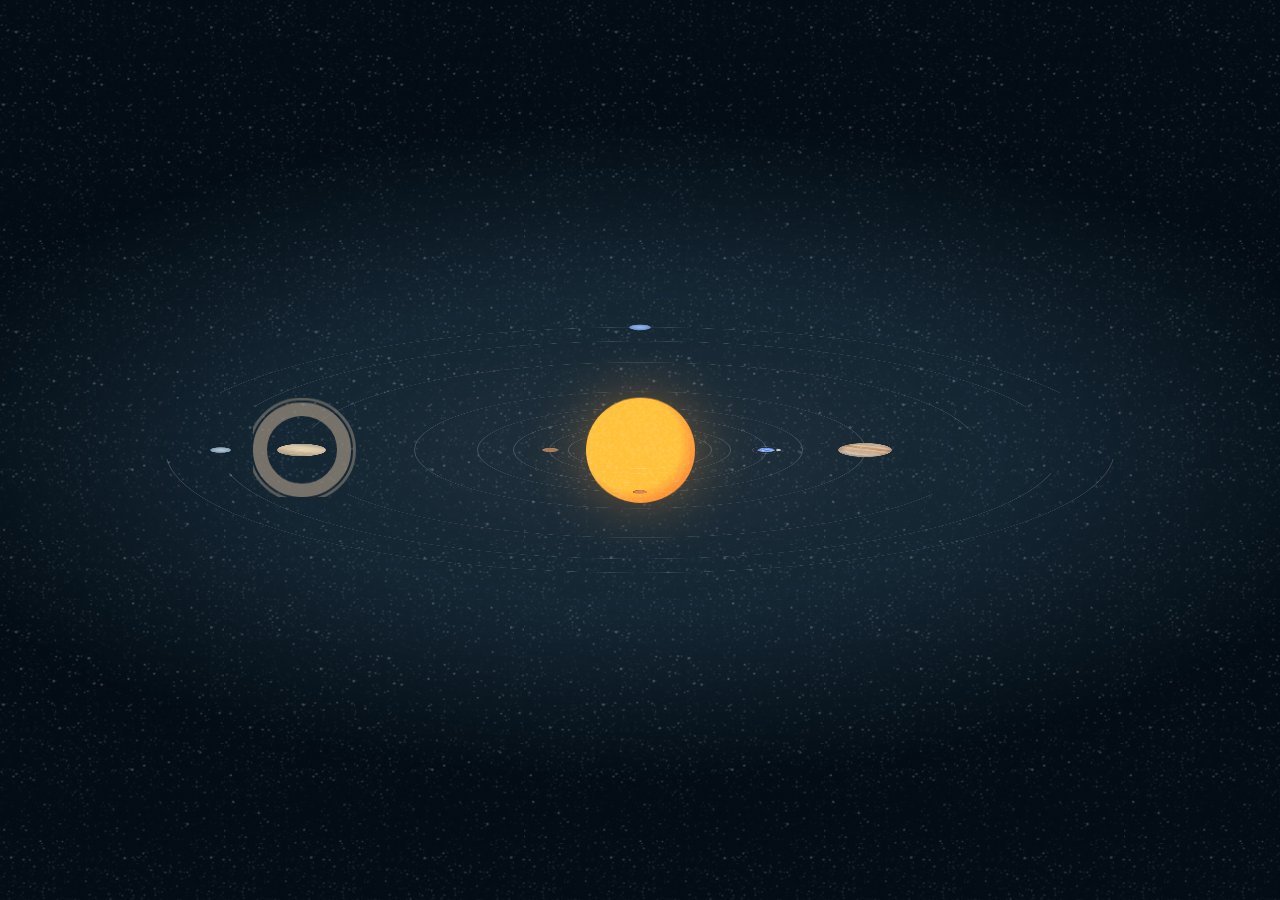
==== index.html @ 8143aea2 "Add files via upload" ====
<!doctype html>
<html lang="en">

<head>
    <!-- Required meta tags -->
    <meta charset="utf-8">
    <meta name="viewport" content="width=device-width, initial-scale=1">

    <!-- CSS -->
    <link rel="stylesheet" href="style.css">

    <title>solar-system</title>
</head>

<body class="opening hide-UI view-2D zoom-large data-close controls-close">
    <div id="navbar">
        <a id="toggle-data" href="#data"><i class="icon-data"></i>Data</a>
        <a id="toggle-controls" href="#controls"><i class="icon-controls"></i>Controls</a>
    </div>
    <div id="data">
        <a class="sun" title="sun" href="#sunspeed">خورشید</a>
        <a class="mercury" title="mercury" href="#mercuryspeed">(تیر)عطارد</a>
        <a class="venus" title="venus" href="#venusspeed">ناهید(زهره)</a>
        <a class="earth active" title="earth" href="#earthspeed">زمین</a>
        <a class="mars" title="mars" href="#marsspeed">مریخ(بهرام)</a>
        <a class="jupiter" title="jupiter" href="#jupiterspeed">مشتری(برجیس)</a>
        <a class="saturn" title="saturn" href="#saturnspeed">زحل(کیوان)</a>
        <a class="uranus" title="uranus" href="#uranusspeed">اورانوس</a>
        <a class="neptune" title="neptune" href="#neptunespeed">نپتون</a>
    </div>
    <div id="controls">
        <label class="set-view">
            <input type="checkbox">
        </label>
        <label class="set-zoom">
            <input type="checkbox">
        </label>
        <label>
            <input type="radio" class="set-speed" name="scale" checked>
            <span>سرعت</span>
        </label>
        <label>
            <input type="radio" class="set-size" name="scale">
            <span>اندازه</span>
        </label>
        <label>
            <input type="radio" class="set-distance" name="scale">
            <span>فاصله</span>
        </label>
    </div>
    <div id="universe" class="scale-stretched">
        <div id="galaxy">
            <div id="solar-system" class="earth">
                <div id="mercury" class="orbit">
                    <div class="pos">
                        <div class="planet">
                            <dl class="infos">
                                <dt>عطارد(تیر)</dt>
                                <dd><span></span></dd>
                            </dl>
                        </div>
                    </div>
                </div>
                <div id="venus" class="orbit">
                    <div class="pos">
                        <div class="planet">
                            <dl class="infos">
                                <dt>ناهدبد(زهره)</dt>
                                <dd><span></span></dd>
                            </dl>
                        </div>
                    </div>
                </div>
                <div id="earth" class="orbit">
                    <div class="pos">
                        <div class="orbit">
                            <div class="pos">
                                <div class="moon"></div>
                            </div>
                        </div>
                        <div class="planet">
                            <dl class="infos">
                                <dt>زمین</dt>
                                <dd><span></span></dd>
                            </dl>
                        </div>
                    </div>
                </div>
                <div id="mars" class="orbit">
                    <div class="pos">
                        <div class="planet">
                            <dl class="infos">
                                <dt>مریخ(بهرام)</dt>
                                <dd><span></span></dd>
                            </dl>
                        </div>
                    </div>
                </div>
                <div id="jupiter" class="orbit">
                    <div class="pos">
                        <div class="planet">
                            <dl class="infos">
                                <dt>مشتری(برجیس)</dt>
                                <dd><span></span></dd>
                            </dl>
                        </div>
                    </div>
                </div>
                <div id="saturn" class="orbit">
                    <div class="pos">
                        <div class="planet">
                            <div class="ring"></div>
                            <dl class="infos">
                                <dt>زخل(کیوان)</dt>
                                <dd><span></span></dd>
                            </dl>
                        </div>
                    </div>
                </div>
                <div id="uranus" class="orbit">
                    <div class="pos">
                        <div class="planet">
                            <dl class="infos">
                                <dt>اورانوس</dt>
                                <dd><span></span></dd>
                            </dl>
                        </div>
                    </div>
                </div>
                <div id="neptune" class="orbit">
                    <div class="pos">
                        <div class="planet">
                            <dl class="infos">
                                <dt>نپتون</dt>
                                <dd><span></span></dd>
                            </dl>
                        </div>
                    </div>
                </div>
                <div id="sun">
                    <dl class="infos">
                        <dt>خورشید</dt>
                        <dd><span></span></dd>
                    </dl>
                </div>
            </div>
        </div>
    </div>
    <script src="//ajax.googleapis.com/ajax/libs/jquery/1.8.1/jquery.min.js"></script>
    <script type="text/javascript">
        if (typeof jQuery == 'undefined') {
            document.write(unescape("%3Cscript src='js/jquery.min.js' type='text/javascript'%3E%3C/script%3E"));
        }
    </script>
    <script src="js/prefixfree.min.js"></script>
    <script src="js/scripts.min.js"></script>

    <script src="script.js"></script>
</body>

</html>
---- style.css ----
@import url(https://fonts.googleapis.com/css?family=Open+Sans:400,300);
/*
  Copyright (c) 2012 Julian Garnier
  Licensed under the MIT license
*/
html,
body,
div,
span,
applet,
object,
iframe,
h1,
h2,
h3,
h4,
h5,
h6,
p,
blockquote,
pre,
a,
abbr,
acronym,
address,
big,
cite,
code,
del,
dfn,
em,
img,
ins,
kbd,
q,
s,
samp,
small,
strike,
strong,
sub,
sup,
tt,
var,
b,
u,
i,
center,
dl,
dt,
dd,
ol,
ul,
li,
fieldset,
form,
label,
legend,
table,
caption,
tbody,
tfoot,
thead,
tr,
th,
td,
article,
aside,
canvas,
details,
embed,
figure,
figcaption,
footer,
header,
hgroup,
menu,
nav,
output,
ruby,
section,
summary,
time,
mark,
audio,
video {
  border: 0;
  font-size: 100%;
  font: inherit;
  vertical-align: baseline;
  margin: 0;
  padding: 0;
}

article,
aside,
details,
figcaption,
figure,
footer,
header,
hgroup,
menu,
nav,
section {
  display: block;
}

body {
  line-height: 1;
}

ol,
ul {
  list-style: none;
}

blockquote,
q {
  quotes: none;
}

blockquote:before,
blockquote:after,
q:before,
q:after {
  content: none;
}

table {
  border-collapse: collapse;
  border-spacing: 0;
}

* {
  -moz-box-sizing: border-box;
  box-sizing: border-box;
  box-sizing: border-box;
}

body {
  font-size: 10px;
  font-family: "Open Sans", sans-serif;
  font-weight: 300;
  background-color: #08090a;
}

#universe {
  z-index: 1;
  position: absolute;
  overflow: hidden;
  width: 100%;
  height: 100%;
  background-position: center 40%;
  background-repeat: no-repeat;
  background-size: cover;
}

#galaxy {
  position: relative;
  width: 100%;
  height: 100%;
  /*perspective: 4000;*/
}

#solar-system {
  position: absolute;
  width: 100%;
  height: 100%;
  transform-style: preserve-3d;
}

.orbit {
  position: absolute;
  top: 50%;
  left: 50%;
  border: 1px solid rgba(255, 255, 255, 0.2);
  border-radius: 50%;
  transform-style: preserve-3d;
  animation-name: orbit;
  animation-iteration-count: infinite;
  animation-timing-function: linear;
}

.orbit .orbit {
  animation-name: suborbit;
}

.pos {
  position: absolute;
  top: 50%;
  width: 2em;
  height: 2em;
  margin-top: -1em;
  margin-left: -1em;
  transform-style: preserve-3d;
  animation-name: invert;
  animation-iteration-count: infinite;
  animation-timing-function: linear;
}

#sun,
.planet,
#earth .moon {
  position: absolute;
  top: 50%;
  left: 50%;
  width: 1em;
  height: 1em;
  margin-top: -0.5em;
  margin-left: -0.5em;
  border-radius: 50%;
  transform-style: preserve-3d;
}

#sun {
  background-color: #fb7209;
  background-repeat: no-repeat;
  background-size: cover;
  box-shadow: 0 0 60px rgba(255, 160, 60, 0.4);
}

.planet {
  background-color: #202020;
  background-repeat: no-repeat;
  background-size: cover;
  animation-iteration-count: infinite;
  animation-timing-function: linear;
}

.ring {
  position: absolute;
  top: 50%;
  left: 50%;
  border-radius: 50%;
}

#saturn .ring {
  width: 2em;
  height: 2em;
  margin-top: -1em;
  margin-left: -1em;
  border: 0.3em solid rgba(160, 147, 130, 0.7);
  animation-iteration-count: infinite;
  animation-timing-function: linear;
}

#saturn .ring:after {
  border-radius: 50%;
  position: absolute;
  content: "";
  top: 50%;
  left: 50%;
  width: 2.2em;
  height: 2.2em;
  margin-top: -1.1em;
  margin-left: -1.1em;
  border: 0.07em solid rgba(160, 147, 130, 0.5);
  box-sizing: border-box;
  box-sizing: border-box;
}

/* --------------------------------------------------------------------------- planets index */
#mercury {
  z-index: 10;
}

#venus {
  z-index: 9;
}

#earth {
  z-index: 8;
}

#moon {
  z-index: 7;
}

#mars {
  z-index: 6;
}

#jupiter {
  z-index: 5;
}

#saturn {
  z-index: 4;
}

#uranus {
  z-index: 3;
}

#neptune {
  z-index: 2;
}

#sun {
  z-index: 1;
}

/* --------------------------------------------------------------------------- animations */
@keyframes orbit {
  0% {
    transform: rotateZ(0deg);
  }

  100% {
    transform: rotateZ(-360deg);
  }
}

@keyframes suborbit {
  0% {
    transform: rotateX(90deg) rotateZ(0deg);
  }

  100% {
    transform: rotateX(90deg) rotateZ(-360deg);
  }
}

@keyframes invert {
  0% {
    transform: rotateX(-90deg) rotateY(360deg) rotateZ(0deg);
  }

  100% {
    transform: rotateX(-90deg) rotateY(0deg) rotateZ(0deg);
  }
}

/* --------------------------------------------------------------------------- opening */
.view-3D .opening #sun,
.view-3D .opening .orbit,
.view-3D .opening .pos,
.view-3D .opening .planet,
.view-3D .opening .satelite,
.view-3D .opening .ring {
  transition-duration: 4s;
}

#universe.opening #sun {
  box-shadow: 0 0 0 rgba(255, 160, 60, 0);
}

/* --------------------------------------------------------------------------- 2D view */
.view-2D.zoom-large #sun {
  transform-style: flat;
}

.view-2D.zoom-large .orbit {
  transform-style: flat;
}

.view-2D #sun,
.view-2D .ring {
  transform: rotateX(0deg);
}

.view-2D .planet,
.view-2D .moon {
  transform: rotateX(90deg);
}

/* --------------------------------------------------------------------------- 3D view */
.view-3D.zoom-large #sun {
  transform-style: preserve-3d;
}

.view-3D.zoom-large .orbit {
  transform-style: preserve-3d;
}

.view-3D #solar-system {
  transform: rotateX(75deg);
}

.view-3D #sun {
  transform: rotateX(-90deg);
}

.view-3D .ring {
  transform: rotateX(90deg);
}

.view-3D .planet,
.view-3D .moon {
  transform: rotateX(0deg);
}

/* --------------------------------------------------------------------------- large zoom */
.zoom-large #solar-system {
  width: 100%;
}

.zoom-large.view-2D .scale-stretched #solar-system {
  font-size: 26%;
}

.zoom-large.view-3D .scale-stretched #solar-system {
  font-size: 62%;
}

.zoom-large.view-2D .scale-d #solar-system {
  font-size: 22%;
}

.zoom-large.view-3D .scale-d #solar-system {
  font-size: 48%;
}

.zoom-large.view-2D .scale-s #solar-system {
  font-size: 7%;
}

.zoom-large.view-3D .scale-s #solar-system {
  font-size: 14%;
}

/* --------------------------------------------------------------------------- close zoom */
.zoom-close #solar-system {
  width: 200%;
  font-size: 100%;
}

.zoom-close .scale-stretched #solar-system {
  margin-left: -100%;
}

.zoom-close .scale-d #solar-system {
  margin-left: -106%;
}

.zoom-close.view-2D .scale-d #solar-system {
  font-size: 84%;
}

.zoom-close.view-3D .scale-d #solar-system {
  font-size: 84%;
}

.zoom-close .scale-s #solar-system {
  margin-left: -145%;
}

.zoom-close.view-2D .scale-s #solar-system {
  font-size: 40%;
}

.zoom-close.view-3D .scale-s #solar-system {
  font-size: 40%;
}

.zoom-close .orbit,
.zoom-close .pos,
.zoom-close .planet,
.zoom-close .satelite,
.zoom-close .ring {
  animation-play-state: paused !important;
  animation-duration: 0s !important;
  animation: none !important;
}

.zoom-close.view-2D .planet,
.zoom-close.view-2D .moon {
  transform: rotateX(0deg);
}

.zoom-close.view-3D .planet {
  transform: rotateX(-90deg);
}

.zoom-close.view-3D .moon {
  transform: rotateX(90deg);
}

.zoom-close .pos {
  left: 100% !important;
  top: 50% !important;
}

/* --------------------------------------------------------------------------- data */
/* --------------------------------------------------------------------------- speed */
/* sideral years */
#mercury .pos,
#mercury .planet,
#mercury.orbit {
  animation-duration: 2.89016s;
}

#venus .pos,
#venus .planet,
#venus.orbit {
  animation-duration: 7.38237s;
}

#earth .pos,
#earth .planet,
#earth.orbit {
  animation-duration: 12.00021s;
}

#earth .orbit .pos,
#earth .orbit {
  animation-duration: 0.89764s;
}

#mars .pos,
#mars .planet,
#mars.orbit {
  animation-duration: 22.57017s;
}

#jupiter .pos,
#jupiter .planet,
#jupiter.orbit {
  animation-duration: 142.35138s;
}

#saturn .pos,
#saturn .planet,
#saturn.orbit,
#saturn .ring {
  animation-duration: 353.36998s;
}

#uranus .pos,
#uranus .planet,
#uranus.orbit {
  animation-duration: 1008.20215s;
}

#neptune .pos,
#neptune .planet,
#neptune.orbit {
  animation-duration: 1977.49584s;
}

/* --------------------------------------------------------------------------- planets sizes */
/* --------------------------------------------------------------------------- stretched sizes */
.scale-stretched #sun {
  font-size: 24em;
}

.scale-stretched #mercury .planet {
  font-size: 1.5em;
}

.scale-stretched #venus .planet {
  font-size: 3.72em;
}

.scale-stretched #earth .planet {
  font-size: 3.92em;
}

.scale-stretched #earth .moon {
  font-size: 1.2em;
}

.scale-stretched #mars .planet {
  font-size: 2.9em;
}

.scale-stretched #jupiter .planet {
  font-size: 12em;
}

.scale-stretched #saturn .planet {
  font-size: 10.8em;
}

.scale-stretched #uranus .planet {
  font-size: 4.68em;
}

.scale-stretched #neptune .planet {
  font-size: 4.9em;
}

/* --------------------------------------------------------------------------- scaled sizes */
/*
(planets radius * 2) * ratio
*/
/*$distanceScaleRatio:   0.000075em;*/
/* --------------------------------------------------------------------------- planets distance scale sizes */
.scale-d #sun {
  font-size: 41.73048em;
}

.scale-d #mercury .planet {
  font-size: 0.14634em;
}

.scale-d #venus .planet {
  font-size: 0.36306em;
}

.scale-d #earth .planet {
  font-size: 0.38226em;
}

.scale-d #earth .moon {
  font-size: 0.08226em;
}

.scale-d #mars .planet {
  font-size: 0.20334em;
}

.scale-d #jupiter .planet {
  font-size: 4.19466em;
}

.scale-d #saturn .planet {
  font-size: 3.49392em;
}

.scale-d #uranus .planet {
  font-size: 1.52172em;
}

.scale-d #neptune .planet {
  font-size: 1.47732em;
}

/* --------------------------------------------------------------------------- planet size scale sizes */
.scale-s #sun {
  font-size: 417.3048em;
}

.scale-s #mercury .planet {
  font-size: 1.4634em;
}

.scale-s #venus .planet {
  font-size: 3.6306em;
}

.scale-s #earth .planet {
  font-size: 3.8226em;
}

.scale-s #earth .moon {
  font-size: 0.8226em;
}

.scale-s #mars .planet {
  font-size: 2.0334em;
}

.scale-s #jupiter .planet {
  font-size: 41.9466em;
}

.scale-s #saturn .planet {
  font-size: 34.9392em;
}

.scale-s #uranus .planet {
  font-size: 15.2172em;
}

.scale-s #neptune .planet {
  font-size: 14.7732em;
}

/* --------------------------------------------------------------------------- stretched orbits */
.scale-stretched #mercury.orbit {
  width: 32em;
  height: 32em;
  margin-top: -16em;
  margin-left: -16em;
}

.scale-stretched #venus.orbit {
  width: 40em;
  height: 40em;
  margin-top: -20em;
  margin-left: -20em;
}

.scale-stretched #earth.orbit {
  width: 56em;
  height: 56em;
  margin-top: -28em;
  margin-left: -28em;
}

.scale-stretched #earth .orbit {
  width: 6em;
  height: 6em;
  margin-top: -3em;
  margin-left: -3em;
}

.scale-stretched #mars.orbit {
  width: 72em;
  height: 72em;
  margin-top: -36em;
  margin-left: -36em;
}

.scale-stretched #jupiter.orbit {
  width: 100em;
  height: 100em;
  margin-top: -50em;
  margin-left: -50em;
}

.scale-stretched #saturn.orbit {
  width: 150em;
  height: 150em;
  margin-top: -75em;
  margin-left: -75em;
}

.scale-stretched #uranus.orbit {
  width: 186em;
  height: 186em;
  margin-top: -93em;
  margin-left: -93em;
}

.scale-stretched #neptune.orbit {
  width: 210em;
  height: 210em;
  margin-top: -105em;
  margin-left: -105em;
}

/* --------------------------------------------------------------------------- scaled orbits */
/* --------------------------------------------------------------------------- distance scale orbits */
.scale-d #mercury.orbit {
  width: 44.74176em;
  height: 44.74176em;
  margin-top: -22.37088em;
  margin-left: -22.37088em;
}

.scale-d #venus.orbit {
  width: 47.35737em;
  height: 47.35737em;
  margin-top: -23.67869em;
  margin-left: -23.67869em;
}

.scale-d #earth.orbit {
  width: 49.50959em;
  height: 49.50959em;
  margin-top: -24.75479em;
  margin-left: -24.75479em;
}

.scale-d #mars.orbit {
  width: 53.58356em;
  height: 53.58356em;
  margin-top: -26.79178em;
  margin-left: -26.79178em;
}

.scale-d #jupiter.orbit {
  width: 82.2042em;
  height: 82.2042em;
  margin-top: -41.1021em;
  margin-left: -41.1021em;
}

.scale-d #saturn.orbit {
  width: 115.91713em;
  height: 115.91713em;
  margin-top: -57.95857em;
  margin-left: -57.95857em;
}

.scale-d #uranus.orbit {
  width: 191.00471em;
  height: 191.00471em;
  margin-top: -95.50235em;
  margin-left: -95.50235em;
}

.scale-d #neptune.orbit {
  width: 275.64709em;
  height: 275.64709em;
  margin-top: -137.82355em;
  margin-left: -137.82355em;
}

/* Moon */
.scale-d #earth .orbit {
  width: 1em;
  height: 1em;
  margin-top: -0.5em;
  margin-left: -0.5em;
}

/* --------------------------------------------------------------------------- size scale orbits */
.scale-s #mercury.orbit {
  width: 441.3048em;
  height: 441.3048em;
  margin-top: -220.6524em;
  margin-left: -220.6524em;
}

.scale-s #venus.orbit {
  width: 457.3048em;
  height: 457.3048em;
  margin-top: -228.6524em;
  margin-left: -228.6524em;
}

.scale-s #earth.orbit {
  width: 473.3048em;
  height: 473.3048em;
  margin-top: -236.6524em;
  margin-left: -236.6524em;
}

.scale-s #mars.orbit {
  width: 489.3048em;
  height: 489.3048em;
  margin-top: -244.6524em;
  margin-left: -244.6524em;
}

.scale-s #jupiter.orbit {
  width: 561.3048em;
  height: 561.3048em;
  margin-top: -280.6524em;
  margin-left: -280.6524em;
}

.scale-s #saturn.orbit {
  width: 705.3048em;
  height: 705.3048em;
  margin-top: -352.6524em;
  margin-left: -352.6524em;
}

.scale-s #uranus.orbit {
  width: 817.3048em;
  height: 817.3048em;
  margin-top: -408.6524em;
  margin-left: -408.6524em;
}

.scale-s #neptune.orbit {
  width: 881.3048em;
  height: 881.3048em;
  margin-top: -440.6524em;
  margin-left: -440.6524em;
}

/* Moon */
.scale-s #earth .orbit {
  width: 1em;
  height: 1em;
  margin-top: -0.5em;
  margin-left: -0.5em;
}

/* --------------------------------------------------------------------------- text infos data */
/* --------------------------------------------------------------------------- speed */
.set-speed dl.infos dd span:after {
  content: "سرعت چرخش در مدار";
}

.set-speed #sun dl.infos dd:after {
  content: "0 km/h";
}

.set-speed #mercury dl.infos dd:after {
  content: "170,503 km/h";
}

.set-speed #venus dl.infos dd:after {
  content: "126,074 km/h";
}

.set-speed #earth dl.infos dd:after {
  content: "107,218 km/h";
}

.set-speed #mars dl.infos dd:after {
  content: "86,677 km/h";
}

.set-speed #jupiter dl.infos dd:after {
  content: "47,002 km/h";
}

.set-speed #saturn dl.infos dd:after {
  content: "34,701 km/h";
}

.set-speed #uranus dl.infos dd:after {
  content: "24,477 km/h";
}

.set-speed #neptune dl.infos dd:after {
  content: "19,566 km/h";
}

/* --------------------------------------------------------------------------- size */
.set-size dl.infos dd span:after {
  content: "محیط";
}

.set-size #sun dl.infos dd:after {
  content: "4,370,005 km";
}

.set-size #mercury dl.infos dd:after {
  content: "15,329 km";
}

.set-size #venus dl.infos dd:after {
  content: "38,024 km";
}

.set-size #earth dl.infos dd:after {
  content: "40,030 km";
}

.set-size #mars dl.infos dd:after {
  content: "21,296 km";
}

.set-size #jupiter dl.infos dd:after {
  content: "439,263 km";
}

.set-size #saturn dl.infos dd:after {
  content: "365,882 km";
}

.set-size #uranus dl.infos dd:after {
  content: "159,354 km";
}

.set-size #neptune dl.infos dd:after {
  content: "154,704 km";
}

/* --------------------------------------------------------------------------- distance */
.set-distance dl.infos dd span:after {
  content: "از خورشید";
}

.set-distance #sun dl.infos dd span:after {
  content: "از زمین";
}

.set-distance #sun dl.infos dd:after {
  content: "149,598,262 km";
}

.set-distance #mercury dl.infos dd:after {
  content: "57,909,227 km";
}

.set-distance #venus dl.infos dd:after {
  content: "108,209,475 km";
}

.set-distance #earth dl.infos dd:after {
  content: "149,598,262 km";
}

.set-distance #mars dl.infos dd:after {
  content: "227,943,824 km";
}

.set-distance #jupiter dl.infos dd:after {
  content: "778,340,821 km";
}

.set-distance #saturn dl.infos dd:after {
  content: "1,426,666,422 km";
}

.set-distance #uranus dl.infos dd:after {
  content: "2,870,658,186 km";
}

.set-distance #neptune dl.infos dd:after {
  content: "4,498,396,441 km";
}

/* --------------------------------------------------------------------------- planets starting position and lighting effect */
/* --------------------------------------------------------------------------- mercury ; pos: Top */
#mercury .pos {
  left: 50%;
  top: -1%;
}

#mercury .planet {
  animation-name: shadow-mercury;
}

@keyframes shadow-mercury {
  0% {
    box-shadow: inset 0 0 1px rgba(0, 0, 0, 0.5);
    /* TOP */
  }

  25% {
    box-shadow: inset 4px 0 2px rgba(0, 0, 0, 0.5);
    /* LEFT */
  }

  50% {
    box-shadow: inset 13px -5px 4px rgba(0, 0, 0, 0.5);
    /* BOTTOM */
  }

  50.01% {
    box-shadow: inset -13px -5px 4px rgba(0, 0, 0, 0.5);
    /* BOTTOM */
  }

  75% {
    box-shadow: inset -4px 0 2px rgba(0, 0, 0, 0.5);
    /* RIGHT */
  }

  100% {
    box-shadow: inset 0 0 1px rgba(0, 0, 0, 0.5);
    /* TOP */
  }
}

.scaled.view-2D #mercury .planet,
.scaled.view-3D #mercury .planet {
  box-shadow: inset -4px 0 2px rgba(0, 0, 0, 0.5);
  /* RIGHT */
}

/* --------------------------------------------------------------------------- venus ; pos: Left */
#venus .pos {
  left: 0;
  top: 50%;
}

#venus .planet {
  animation-name: shadow-venus;
}

@keyframes shadow-venus {
  0% {
    box-shadow: inset 4px 0 2px rgba(0, 0, 0, 0.5);
    /* LEFT */
  }

  25% {
    box-shadow: inset 22px -20px 10px rgba(0, 0, 0, 0.5);
    /* BOTTOM */
  }

  25.5% {
    box-shadow: inset -22px -20px 10px rgba(0, 0, 0, 0.5);
    /* BOTTOM */
  }

  50% {
    box-shadow: inset -4px 0 2px rgba(0, 0, 0, 0.5);
    /* RIGHT */
  }

  75% {
    box-shadow: inset 0 0 1px rgba(0, 0, 0, 0.5);
    /* TOP */
  }

  100% {
    box-shadow: inset 4px 0 2px rgba(0, 0, 0, 0.5);
    /* LEFT */
  }
}

.scaled.view-2D #venus .planet,
.scaled.view-3D #venus .planet {
  box-shadow: inset -4px 0 2px rgba(0, 0, 0, 0.5);
  /* RIGHT */
}

/* --------------------------------------------------------------------------- earth ; pos: Right */
#earth .pos {
  left: 100%;
  top: 50%;
}

#earth .planet {
  animation-name: shadow-earth;
}

@keyframes shadow-earth {
  0% {
    box-shadow: inset -4px 0 2px rgba(0, 0, 0, 0.5);
    /* RIGHT */
  }

  25% {
    box-shadow: inset 0 0 1px rgba(0, 0, 0, 0.5);
    /* TOP */
  }

  50% {
    box-shadow: inset 4px 0 2px rgba(0, 0, 0, 0.5);
    /* LEFT */
  }

  75% {
    box-shadow: inset 24px -20px 15px rgba(0, 0, 0, 0.5);
    /* BOTTOM */
  }

  75.01% {
    box-shadow: inset -24px -20px 15px rgba(0, 0, 0, 0.5);
    /* BOTTOM */
  }

  100% {
    box-shadow: inset -4px 0 2px rgba(0, 0, 0, 0.5);
    /* RIGHT */
  }
}

.scaled.view-2D #earth .planet,
.scaled.view-3D #earth .planet {
  box-shadow: inset -4px 0 2px rgba(0, 0, 0, 0.5);
  /* RIGHT */
}

/* --------------------------------------------------------------------------- moon */
#earth .orbit .pos {
  left: 100%;
  top: 50%;
}

/* --------------------------------------------------------------------------- mars ; pos: Bottom */
#mars .pos {
  left: 50%;
  top: 100%;
}

#mars .planet {
  animation-name: shadow-mars;
}

@keyframes shadow-mars {
  0% {
    box-shadow: inset -18px -10px 10px rgba(0, 0, 0, 0.5);
    /* BOTTOM */
  }

  25% {
    box-shadow: inset -4px 0 2px rgba(0, 0, 0, 0.5);
    /* RIGHT */
  }

  50% {
    box-shadow: inset 0 1px 1px rgba(0, 0, 0, 0.5);
    /* TOP */
  }

  75% {
    box-shadow: inset 4px 0 2px rgba(0, 0, 0, 0.5);
    /* LEFT */
  }

  99.99% {
    box-shadow: inset 18px -10px 10px rgba(0, 0, 0, 0.5);
    /* BOTTOM */
  }

  100% {
    box-shadow: inset -18px -10px 10px rgba(0, 0, 0, 0.5);
    /* BOTTOM */
  }
}

.scaled.view-2D #mars .planet,
.scaled.view-3D #mars .planet {
  box-shadow: inset -4px 0 2px rgba(0, 0, 0, 0.5);
  /* RIGHT */
}

/* --------------------------------------------------------------------------- jupiter ; pos: Right */
#jupiter .pos {
  left: 100%;
  top: 50%;
}

#jupiter .planet {
  animation-name: shadow-jupiter;
}

@keyframes shadow-jupiter {
  0% {
    box-shadow: inset -16px 0 5px rgba(0, 0, 0, 0.5);
    /* RIGHT */
  }

  25% {
    box-shadow: inset 0 3px 2px rgba(0, 0, 0, 0.5);
    /* TOP */
  }

  50% {
    box-shadow: inset 16px 0 5px rgba(0, 0, 0, 0.5);
    /* LEFT */
  }

  75% {
    box-shadow: inset 94px -30px 40px rgba(0, 0, 0, 0.5);
    /* BOTTOM */
  }

  75.01% {
    box-shadow: inset -94px -30px 40px rgba(0, 0, 0, 0.5);
    /* BOTTOM */
  }

  100% {
    box-shadow: inset -16px 0 5px rgba(0, 0, 0, 0.5);
    /* RIGHT */
  }
}

.scaled.view-2D #jupiter .planet,
.scaled.view-3D #jupiter .planet {
  box-shadow: inset -16px 0 5px rgba(0, 0, 0, 0.5);
  /* RIGHT */
}

/* --------------------------------------------------------------------------- saturn ; pos: Left */
#saturn .pos {
  left: 0%;
  top: 50%;
}

#saturn .planet {
  animation-name: shadow-saturn;
}

@keyframes shadow-saturn {
  0% {
    box-shadow: inset 16px 0 5px rgba(0, 0, 0, 0.5);
    /* LEFT */
  }

  25% {
    box-shadow: inset 80px -30px 50px rgba(0, 0, 0, 0.5);
    /* BOTTOM */
  }

  25.01% {
    box-shadow: inset -94px -30px 40px rgba(0, 0, 0, 0.5);
    /* BOTTOM */
  }

  50% {
    box-shadow: inset -16px 0 5px rgba(0, 0, 0, 0.5);
    /* RIGHT */
  }

  75% {
    box-shadow: inset -2px 3px 2px rgba(0, 0, 0, 0.5);
    /* TOP */
  }

  100% {
    box-shadow: inset 16px 0 5px rgba(0, 0, 0, 0.5);
    /* LEFT */
  }
}

.scaled.view-2D #saturn .planet,
.scaled.view-3D #saturn .planet {
  box-shadow: inset -16px 0 5px rgba(0, 0, 0, 0.5);
  /* RIGHT */
}

/* --------------------------------------------------------------------------- saturn ring */
/*

#saturn .ring           { animation-name:     shadow-saturn-ring; }

@keyframes 
shadow-saturn-ring{ 0%   { box-shadow: inset -16px  0      4px   rgba(20, 40, 50, 0.45); opacity: .4; }
                  25%    { box-shadow: inset -5px   -30px   12px  rgba(20, 40, 50, 0.3);  opacity: 1; }
                  25.01% { box-shadow: inset 5px    -30px   12px  rgba(20, 40, 50, 0.3);  opacity: 1; }
                  50%    { box-shadow: inset 16px   0      4px   rgba(20, 40, 50, 0.45);  opacity: .4; }
                  75%    { box-shadow: inset 0      30px  50px  rgba(20, 40, 50, 0);  opacity: .3; }
                  100%   { box-shadow: inset -16px  0      4px   rgba(20, 40, 50, 0.45);  opacity: .4; }
                }

.scaled.view-2D #saturn .ring,
.scaled.view-3D #saturn .ring { box-shadow: inset 16px   0      4px   rgba(20, 40, 50, 0.6); }

*/
/* --------------------------------------------------------------------------- uranus ; pos: Left */
#uranus .pos {
  left: 0;
  top: 50%;
}

#uranus .planet {
  animation-name: shadow-uranus;
}

@keyframes shadow-uranus {
  0% {
    box-shadow: inset 8px 0 5px rgba(0, 0, 0, 0.5);
    /* LEFT */
  }

  25% {
    box-shadow: inset 40px -15px 40px rgba(0, 0, 0, 0.5);
    /* BOTTOM */
  }

  25.01% {
    box-shadow: inset -40px -15px 40px rgba(0, 0, 0, 0.5);
    /* BOTTOM */
  }

  50% {
    box-shadow: inset -8px 0 5px rgba(0, 0, 0, 0.5);
    /* RIGHT */
  }

  75% {
    box-shadow: inset 0 0 2px rgba(0, 0, 0, 0.5);
    /* TOP */
  }

  100% {
    box-shadow: inset 8px 0 5px rgba(0, 0, 0, 0.5);
    /* LEFT */
  }
}

.scaled.view-2D #uranus .planet,
.scaled.view-3D #uranus .planet {
  box-shadow: inset -8px 0 5px rgba(0, 0, 0, 0.5);
  /* RIGHT */
}

/* --------------------------------------------------------------------------- neptune ; pos: Top */
#neptune .pos {
  left: 50%;
  top: 0;
}

#neptune .planet {
  animation-name: shadow-neptune;
}

@keyframes shadow-neptune {
  0% {
    box-shadow: inset 0 0 2px rgba(0, 0, 0, 0.5);
    /* TOP */
  }

  25% {
    box-shadow: inset 12px 0 5px rgba(0, 0, 0, 0.5);
    /* LEFT */
  }

  50% {
    box-shadow: inset 50px -15px 40px rgba(0, 0, 0, 0.5);
    /* BOTTOM */
  }

  50.01% {
    box-shadow: inset -50px -15px 40px rgba(0, 0, 0, 0.5);
    /* BOTTOM */
  }

  75% {
    box-shadow: inset -12px 0 5px rgba(0, 0, 0, 0.5);
    /* RIGHT */
  }

  100% {
    box-shadow: inset 0 0 2px rgba(0, 0, 0, 0.5);
    /* TOP */
  }
}

.scaled.view-2D #neptune .planet,
.scaled.view-3D #neptune .planet {
  box-shadow: inset -12px 0 5px rgba(0, 0, 0, 0.5);
  /* RIGHT */
}

/* --------------------------------------------------------------------------- DEBUG 
.pos, 
.planet, 
.orbit,
.ring { animation-duration: 20s!important; }

/* */
/* --------------------------------------------------------------------------- navigation styles */
dl.infos {
  position: absolute;
  display: block;
  opacity: 0;
  width: 100%;
  height: 100%;
  margin-top: -90%;
  margin-left: 90%;
  padding-left: 100%;
  transform-origin: 100% 100%;
  transform-style: preserve-3d;
  transform: rotateX(90deg);
}

dl.infos:before {
  position: absolute;
  content: "";
  width: 15px;
  height: 30px;
  left: 15px;
  bottom: 0;
  border-top: 1px solid white;
  border-left: 1px solid white;
  transform-style: preserve-3d;
  transform: skew(-45deg, 0deg);
  box-shadow: inset 1px 1px black;
}

dl.infos dt {
  position: absolute;
  left: 50px;
  margin-bottom: 26px;
  bottom: 30px;
  color: #fff;
  font-size: 14px;
  text-shadow: 1px 1px 2px black;
}

dl.infos dd:after {
  position: absolute;
  left: 50px;
  bottom: 30px;
  width: 300px;
  color: #fff;
  font-size: 22px;
  text-shadow: 1px 1px 2px black;
}

dl.infos dd span:after {
  position: absolute;
  left: 50px;
  bottom: 14px;
  width: 300px;
  color: #fff;
  font-size: 11px;
  text-shadow: 1px 1px 2px black;
}

.sun #sun .infos,
.mercury #mercury .infos,
.venus #venus .infos,
.earth #earth .infos,
.mars #mars .infos,
.jupiter #jupiter .infos,
.saturn #saturn .infos,
.uranus #uranus .infos,
.neptune #neptune .infos {
  display: block;
  opacity: 1;
  transform: rotateX(0deg);
}

.mercury #mercury.orbit,
.venus #venus.orbit,
.earth #earth.orbit,
.mars #mars.orbit,
.jupiter #jupiter.orbit,
.saturn #saturn.orbit,
.uranus #uranus.orbit,
.neptune #neptune.orbit {
  border: 1px solid rgba(255, 255, 255, 0.8);
}

.hide-UI h1,
.hide-UI #data,
.hide-UI dl.infos,
.hide-UI #controls {
  opacity: 0 !important;
  margin-top: -30px;
}

.hide-UI #data {
  margin-bottom: -30px;
}

.hide-UI .orbit {
  border: 1px solid rgba(255, 255, 255, 0.2) !important;
}

h1 {
  width: 100%;
  font-weight: 600;
  font-size: 14px;
  text-align: center;
  color: rgba(255, 255, 255, 0.8);
}

h1 span,
#navbar h1 a {
  display: inline;
  position: relative;
  padding: 0;
  font-weight: 300;
  font-size: 14px;
  text-align: center;
  color: rgba(255, 255, 255, 0.5);
}

#navbar,
#controls,
#data {
  background: rgba(0, 0, 0, 0.4);
}

#navbar {
  z-index: 99;
  position: absolute;
  top: 0;
  left: 0;
  padding: 16px;
  width: 100%;
  height: 48px;
}

#navbar a,
#data a,
#controls label {
  color: rgba(255, 255, 255, 0.6);
  display: block;
  position: relative;
  text-decoration: none;
}

#navbar a:hover,
#data a:hover,
#controls label:hover {
  color: #fff;
}

#data a.active {
  color: #0cf;
}

#navbar a {
  position: absolute;
  top: 0;
  height: 48px;
  padding: 16px;
  font-size: 14px;
}

#toggle-data {
  left: 0;
}

#toggle-controls {
  right: 0;
}

#data,
#controls {
  z-index: 99;
  position: fixed;
  opacity: 1;
  top: 49px;
  padding: 16px;
}

.data-close #data {
  left: -100%;
}

.data-open #data {
  left: 0px;
}

.controls-close #controls {
  right: -100%;
}

.controls-open #controls {
  right: 0px;
}

#data a {
  margin-bottom: 1px;
  padding: 6px 10px;
  font-size: 18px;
}

#controls label {
  opacity: 0.6;
  height: 24px;
  margin-bottom: 28px;
}

#controls label:hover {
  opacity: 1;
}

#controls label:before {
  position: absolute;
  display: block;
  width: 20px;
  height: 20px;
  margin-top: 3px;
  text-align: center;
  color: #fff;
  z-index: 99;
}

#controls label span {
  display: block;
  margin-left: 36px;
  padding-top: 4px;
  font-size: 18px;
  color: #fff;
}

#controls input {
  display: block;
  appearance: none;
}

#controls input[type="radio"]:before {
  content: "";
  display: block;
  position: absolute;
  width: 22px;
  height: 22px;
  border: 2px solid #fff;
  border-radius: 16px;
}

#controls input:checked[type="radio"]:after {
  content: "";
  display: block;
  top: 3px;
  margin-left: 3px;
  position: absolute;
  width: 20px;
  height: 20px;
  border-radius: 10px;
  background: #fff;
  z-index: 99;
}

#controls input[type="checkbox"]:before {
  content: "";
  display: block;
  position: absolute;
  width: 100px;
  height: 22px;
  border: 2px solid #fff;
  border-radius: 16px;
}

#controls input[type="checkbox"]:after {
  content: "";
  display: block;
  top: 3px;
  position: absolute;
  width: 20px;
  height: 20px;
  border-radius: 10px;
  background: #fff;
  z-index: 99;
}

#controls label.set-view:before {
  font: bold small-caps 11px/20px sans-serif;
}

.view-3D #controls label.set-view:before {
  content: "2D";
  margin-left: 82px;
}

.view-2D #controls label.set-view:before {
  content: "3D";
  margin-left: 7px;
}

.view-3D #controls .set-view input:after {
  margin-left: 3px;
}

.view-2D #controls .set-view input:after {
  margin-left: 81px;
}

#controls label.set-zoom:before {
  font: normal small-caps 18px/14px sans-serif;
}

.zoom-large #controls label.set-zoom:before {
  content: "+";
  margin-left: 82px;
}

.zoom-close #controls label.set-zoom:before {
  content: "-";
  margin-left: 7px;
}

.zoom-large #controls .set-zoom input:after {
  margin-left: 3px;
}

.zoom-close #controls .set-zoom input:after {
  margin-left: 81px;
}

/* --------------------------------------------------------------------------- transitions */
.pos {
  transition-property: top, left;
}

#solar-system,
.orbit,
.planet,
.satelite,
.ring {
  transition-property: width, height, top, left, margin-left, margin-top,
    webkit-transform;
}

#sun,
.icon {
  transition-property: width, height, webkit-transform;
}

#solar-system,
#sun,
.orbit,
.pos,
.planet,
.satelite,
.ring,
.infos,
.icon {
  transition-duration: 0.8s;
  transition-timing-function: ease-in-out;
}

#solar-system,
#sun,
.planet,
.satelite,
.ring {
  transition-delay: 0s;
}

.pos {
  transition-delay: 1s;
}

.opening #solar-system,
.opening #sun,
.opening .orbit,
.opening .pos,
.opening .planet,
.opening .satelite,
.opening .ring,
.opening .infos,
.opening h1,
.opening #data,
.opening dl.infos,
.opening #controls {
  transition-duration: 0s;
  transition-delay: 0s;
}

.opening .pos {
  transition-delay: 0s;
}

h1,
#data,
#controls {
  transition-property: opacity, margin;
  transition-duration: 0.8s;
  transition-timing-function: ease-in-out;
}

h1 {
  transition-delay: 0.35s;
}

#data {
  transition-delay: 0.7s;
}

#controls {
  transition-delay: 1s;
}

/* --------------------------------------------------------------------------- images */
body {
  background-image: url([data-uri]);
}

#universe {
  background-image: url([data-uri]);
}

#sun {
  background-image: url([data-uri]);
}

#mercury .planet {
  background-image: url([data-uri]);
}

#venus .planet {
  background-image: url([data-uri]);
}

#earth .planet {
  background-image: url([data-uri]);
}

#earth .moon {
  background-color: white;
}

#mars .planet {
  background-image: url([data-uri]);
}

#jupiter .planet {
  background-image: url([data-uri]);
}

#saturn .planet {
  background-image: url([data-uri]);
}

#uranus .planet {
  background-image: url([data-uri]);
}

#neptune .planet {
  background-image: url([data-uri]);
}

/* --------------------------------------------------------------------------- responsive styles */
@media screen and (max-width: 299px) {
  #universe {
    font-size: 20%;
  }
}
@media screen and (min-width: 300px) {
  #universe {
    font-size: 24%;
  }
}
@media screen and (min-width: 500px) {
  #universe {
    font-size: 36%;
  }
}
@media screen and (min-width: 600px) {
  #universe {
    font-size: 44%;
  }
}
@media screen and (min-width: 760px) {
  #universe {
    font-size: 58%;
  }
}
@media screen and (min-width: 1000px) {
  #universe {
    font-size: 73%;
  }

  #navbar,
  #controls,
  #data {
    background: transparent;
  }

  #navbar a {
    display: none;
  }

  h1 {
    font-size: 22px;
    margin-top: 8px;
  }

  #controls {
    padding-right: 32px;
    top: 12px;
  }

  #data {
    position: fixed;
    top: inherit;
    bottom: 0;
    width: 100%;
    text-align: center;
  }

  #data a {
    display: inline-block;
    text-align: center;
    font-size: 20px;
    padding: 15px 15px;
  }

  .data-open #data,
  .data-close #data {
    left: 0px;
  }

  .controls-open #controls,
  .controls-close #controls {
    right: 0px;
  }
}
@media screen and (min-width: 1300px) {
  #universe {
    font-size: 100%;
  }
}
@media screen and (min-width: 1600px) {
  .zoom-close .scale-d #solar-system {
    margin-left: -120%;
  }
}
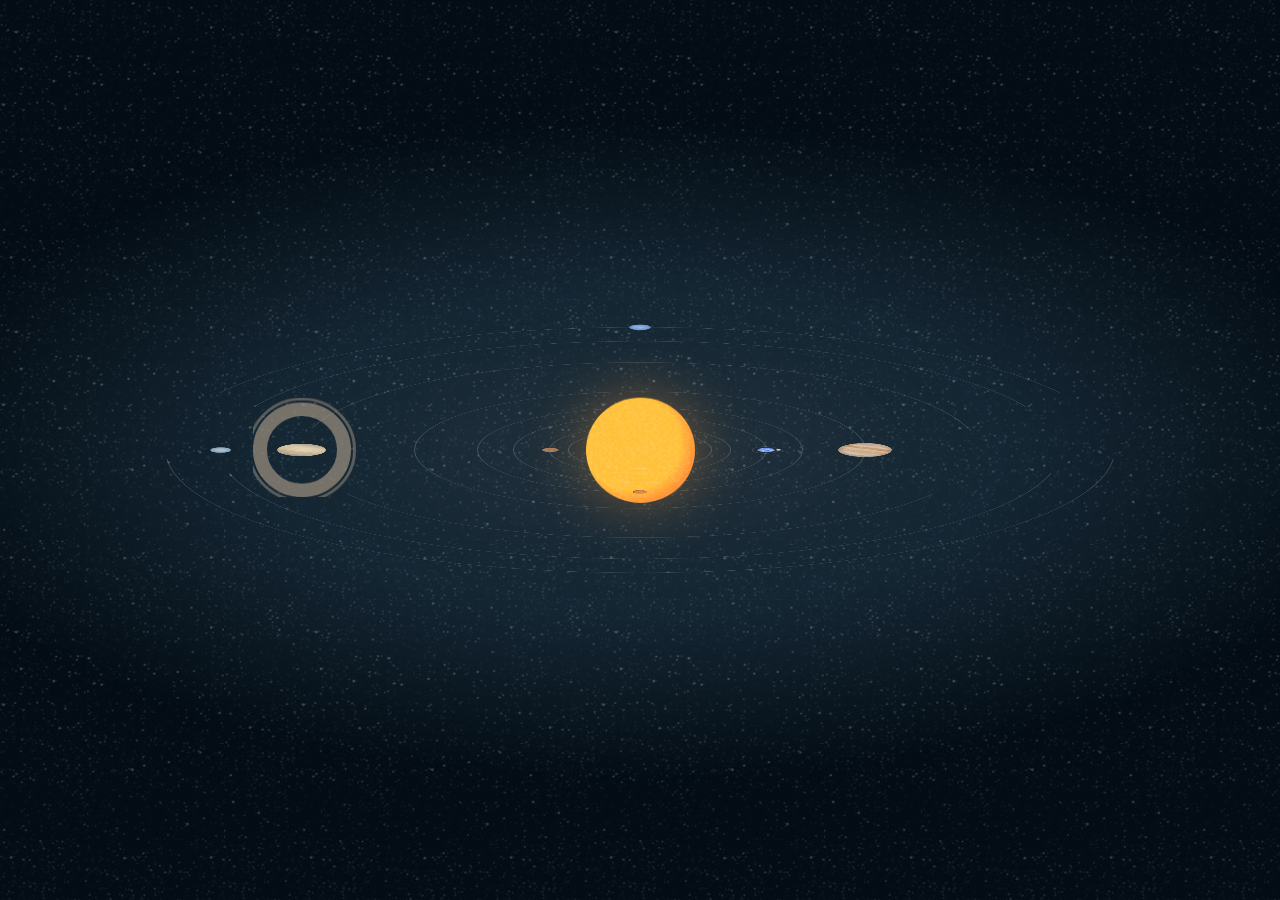
==== commit 7919a068: "Fixed gammer error" ====
--- a/index.html
+++ b/index.html
@@ -65,7 +65,7 @@
                     <div class="pos">
                         <div class="planet">
                             <dl class="infos">
-                                <dt>ناهدبد(زهره)</dt>
+                                <dt>ناهید(زهره)</dt>
                                 <dd><span></span></dd>
                             </dl>
                         </div>
@@ -111,7 +111,7 @@
                         <div class="planet">
                             <div class="ring"></div>
                             <dl class="infos">
-                                <dt>زخل(کیوان)</dt>
+                                <dt>زحل(کیوان)</dt>
                                 <dd><span></span></dd>
                             </dl>
                         </div>
@@ -158,4 +158,4 @@
     <script src="script.js"></script>
 </body>
 
-</html>+</html>
